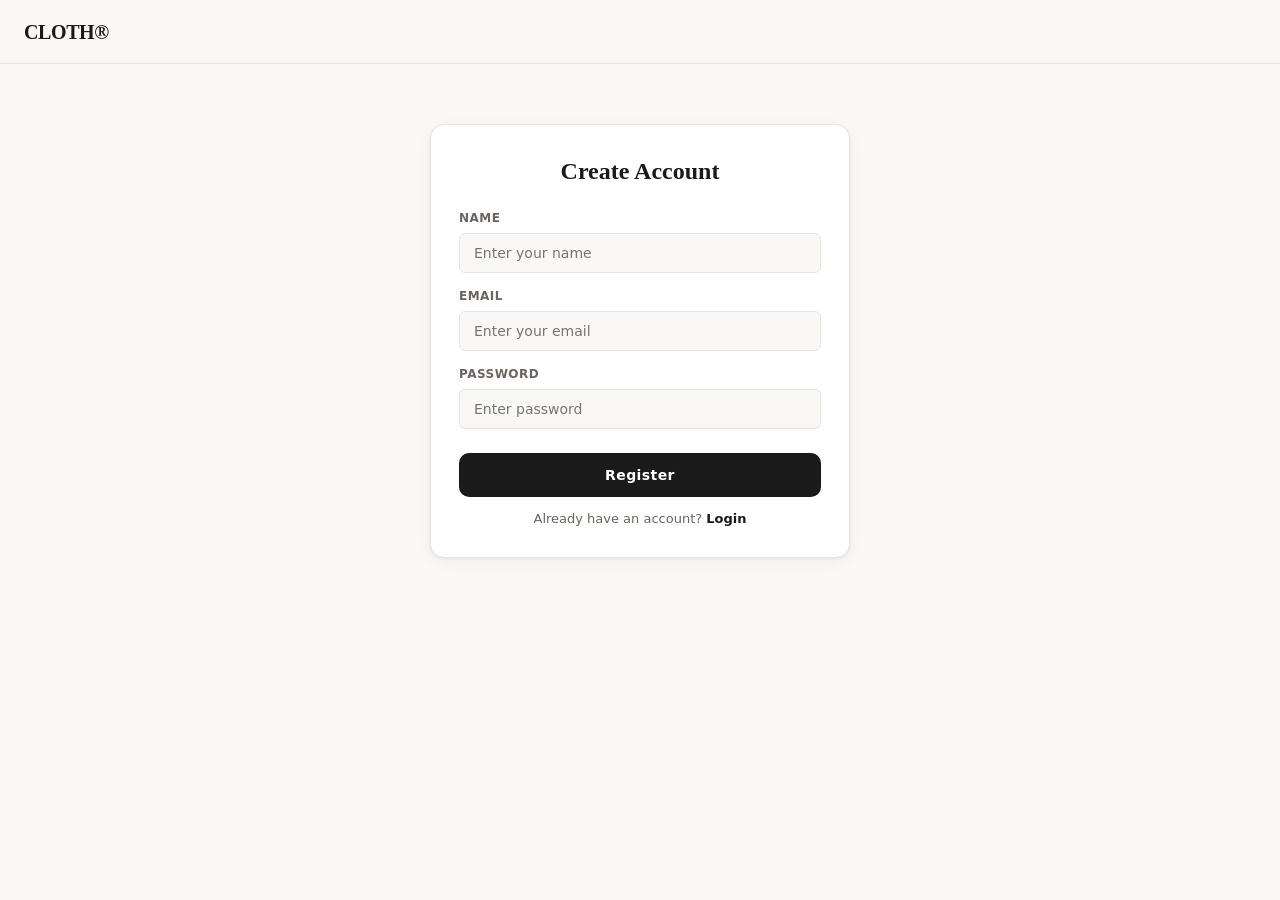
==== register.html @ fad1746e "Add files via upload" ====
<!DOCTYPE html>
<html lang="en">
<head>
  <meta charset="UTF-8">
  <title>Register — CLOTH</title>
  <link rel="stylesheet" href="style.css">
</head>
<body>

<nav class="nav">
  <div class="nav-inner">
    <a href="index.html" class="nav-logo">CLOTH®</a>
  </div>
</nav>

<div class="auth-container">
  <div class="auth-card">

    <h2 class="auth-title">Create Account</h2>

    <div class="form-group">
      <label>Name</label>
      <input type="text" id="name" placeholder="Enter your name" required>
    </div>

    <div class="form-group">
      <label>Email</label>
      <input type="email" id="email" placeholder="Enter your email" required>
    </div>

    <div class="form-group">
      <label>Password</label>
      <input type="password" id="password" placeholder="Enter password" required>
    </div>

    <button class="btn-primary" style="width:100%;" onclick="register()">Register</button>

    <div class="auth-footer">
      Already have an account? <a href="login.html">Login</a>
    </div>

  </div>
</div>

<script>
function register() {
  const user = {
    name: document.getElementById("name").value,
    email: document.getElementById("email").value,
    password: document.getElementById("password").value
  };

  localStorage.setItem("user", JSON.stringify(user));
  alert("Registration Successful");
  window.location.href = "login.html";
}
</script>

</body>
</html>
---- style.css ----
/* ============================================================
   style.css — Shared styles for the Minimal Clothing Store
   ============================================================ */

/* ---------- Design Tokens ---------- */
:root {
  --color-bg: #F9F8F6;
  --color-surface: #FFFFFF;
  --color-border: #E8E5E0;
  --color-border-light: #F0EDE8;
  --color-text-primary: #1A1A1A;
  --color-text-secondary: #6B6460;
  --color-text-muted: #A09A95;
  --color-accent: #1A1A1A;
  --color-accent-hover: #333333;
  --color-tag-men-bg: #EEF2F8;
  --color-tag-men: #2B4F8C;
  --color-tag-women-bg: #F9EEF4;
  --color-tag-women: #8C2B63;
  --color-tag-acc-bg: #F0EEE8;
  --color-tag-acc: #5C5020;
  --color-success: #1D9E75;
  --color-danger: #E24B4A;
  --color-heart-active: #E24B4A;
  --font-sans: 'Inter', system-ui, -apple-system, sans-serif;
  --font-display: 'Playfair Display', Georgia, serif;
  --radius-sm: 6px;
  --radius-md: 10px;
  --radius-lg: 14px;
  --shadow-card: 0 1px 3px rgba(0,0,0,0.06), 0 4px 16px rgba(0,0,0,0.04);
  --shadow-card-hover: 0 4px 20px rgba(0,0,0,0.10), 0 1px 4px rgba(0,0,0,0.06);
  --nav-height: 64px;
  --transition: 0.2s ease;
}

/* ---------- Reset ---------- */
*, *::before, *::after { box-sizing: border-box; margin: 0; padding: 0; }
html { scroll-behavior: smooth; }
body {
  font-family: var(--font-sans);
  background: var(--color-bg);
  color: var(--color-text-primary);
  line-height: 1.5;
  min-height: 100vh;
}
a { color: inherit; text-decoration: none; }
button { border: none; background: none; cursor: pointer; font-family: inherit; }
img { display: block; width: 100%; object-fit: cover; }
ul, ol { list-style: none; }

/* ---------- Typography ---------- */
.font-display { font-family: var(--font-display); }

/* ---------- Navigation ---------- */
.nav {
  position: sticky;
  top: 0;
  z-index: 100;
  height: var(--nav-height);
  background: rgba(249, 248, 246, 0.92);
  backdrop-filter: blur(16px);
  -webkit-backdrop-filter: blur(16px);
  border-bottom: 1px solid var(--color-border);
  display: flex;
  align-items: center;
}
.nav-inner {
  max-width: 1280px;
  width: 100%;
  margin: 0 auto;
  padding: 0 24px;
  display: flex;
  align-items: center;
  justify-content: space-between;
}
.nav-logo {
  font-family: var(--font-display);
  font-size: 20px;
  font-weight: 700;
  letter-spacing: -0.02em;
  color: var(--color-text-primary);
}
.nav-logo span { color: var(--color-text-secondary); font-weight: 400; }
.nav-actions {
  display: flex;
  gap: 8px;
  align-items: center;
}
.nav-btn {
  position: relative;
  display: flex;
  align-items: center;
  gap: 6px;
  padding: 8px 14px;
  border-radius: var(--radius-sm);
  font-size: 13px;
  color: var(--color-text-secondary);
  transition: background var(--transition), color var(--transition);
}
.nav-btn:hover { background: var(--color-border-light); color: var(--color-text-primary); }
.nav-btn svg { width: 18px; height: 18px; }
.nav-badge {
  position: absolute;
  top: 2px;
  right: 4px;
  min-width: 16px;
  height: 16px;
  border-radius: 999px;
  background: var(--color-text-primary);
  color: #fff;
  font-size: 10px;
  font-weight: 600;
  display: flex;
  align-items: center;
  justify-content: center;
  padding: 0 4px;
  opacity: 0;
  transform: scale(0.7);
  transition: opacity var(--transition), transform var(--transition);
}
.nav-badge.visible { opacity: 1; transform: scale(1); }

/* ---------- Layout Wrapper ---------- */
.page-wrapper {
  max-width: 1280px;
  margin: 0 auto;
  padding: 40px 24px 80px;
}

/* ---------- Page Header ---------- */
.page-header {
  margin-bottom: 36px;
}
.page-header h1 {
  font-family: var(--font-display);
  font-size: clamp(26px, 4vw, 38px);
  font-weight: 700;
  letter-spacing: -0.02em;
  color: var(--color-text-primary);
  line-height: 1.15;
}
.page-header p {
  margin-top: 6px;
  font-size: 15px;
  color: var(--color-text-secondary);
}

/* ---------- Filter Bar ---------- */
.filter-bar {
  display: flex;
  gap: 8px;
  flex-wrap: wrap;
  margin-bottom: 32px;
}
.filter-btn {
  padding: 8px 18px;
  border-radius: 999px;
  border: 1px solid var(--color-border);
  font-size: 13px;
  font-weight: 500;
  color: var(--color-text-secondary);
  background: var(--color-surface);
  transition: all var(--transition);
  cursor: pointer;
}
.filter-btn:hover { background: var(--color-text-primary); color: #fff; border-color: var(--color-text-primary); }
.filter-btn.active { background: var(--color-text-primary); color: #fff; border-color: var(--color-text-primary); }

/* ---------- Product Grid ---------- */
.product-grid {
  display: grid;
  grid-template-columns: repeat(auto-fill, minmax(260px, 1fr));
  gap: 24px;
}

/* ---------- Product Card ---------- */
.product-card {
  background: var(--color-surface);
  border-radius: var(--radius-lg);
  overflow: hidden;
  border: 1px solid var(--color-border);
  box-shadow: var(--shadow-card);
  transition: box-shadow var(--transition), transform var(--transition);
  display: flex;
  flex-direction: column;
}
.product-card:hover { box-shadow: var(--shadow-card-hover); transform: translateY(-2px); }
.product-card-image-wrap {
  position: relative;
  aspect-ratio: 3/4;
  overflow: hidden;
  background: var(--color-border-light);
}
.product-card-image-wrap img {
  height: 100%;
  transition: transform 0.45s ease;
}
.product-card:hover .product-card-image-wrap img { transform: scale(1.05); }
.wishlist-btn {
  position: absolute;
  top: 12px;
  right: 12px;
  width: 36px;
  height: 36px;
  border-radius: 50%;
  background: rgba(255,255,255,0.9);
  backdrop-filter: blur(8px);
  display: flex;
  align-items: center;
  justify-content: center;
  border: 1px solid var(--color-border);
  transition: background var(--transition), transform var(--transition);
  z-index: 2;
}
.wishlist-btn:hover { transform: scale(1.1); }
.wishlist-btn svg { width: 16px; height: 16px; transition: all var(--transition); }
.wishlist-btn.wishlisted svg { fill: var(--color-heart-active); stroke: var(--color-heart-active); }

.product-card-body {
  padding: 16px;
  display: flex;
  flex-direction: column;
  gap: 12px;
  flex: 1;
}
.product-card-meta {
  display: flex;
  align-items: flex-start;
  justify-content: space-between;
  gap: 8px;
}
.product-card-name {
  font-size: 15px;
  font-weight: 600;
  color: var(--color-text-primary);
  line-height: 1.3;
}
.product-card-price {
  font-size: 15px;
  font-weight: 600;
  color: var(--color-text-primary);
  white-space: nowrap;
}
.category-tag {
  display: inline-block;
  font-size: 11px;
  font-weight: 500;
  padding: 3px 8px;
  border-radius: 999px;
  letter-spacing: 0.02em;
}
.tag-men { background: var(--color-tag-men-bg); color: var(--color-tag-men); }
.tag-women { background: var(--color-tag-women-bg); color: var(--color-tag-women); }
.tag-accessories { background: var(--color-tag-acc-bg); color: var(--color-tag-acc); }

.size-row {
  display: flex;
  gap: 6px;
  flex-wrap: wrap;
}
.size-chip {
  padding: 4px 10px;
  border-radius: var(--radius-sm);
  border: 1px solid var(--color-border);
  font-size: 11px;
  font-weight: 500;
  color: var(--color-text-secondary);
  cursor: pointer;
  transition: all var(--transition);
}
.size-chip:hover, .size-chip.selected {
  border-color: var(--color-text-primary);
  background: var(--color-text-primary);
  color: #fff;
}

.add-to-cart-btn {
  width: 100%;
  padding: 12px;
  border-radius: var(--radius-md);
  background: var(--color-text-primary);
  color: #fff;
  font-size: 13px;
  font-weight: 600;
  letter-spacing: 0.04em;
  transition: background var(--transition), transform var(--transition);
  display: flex;
  align-items: center;
  justify-content: center;
  gap: 8px;
  margin-top: auto;
}
.add-to-cart-btn:hover { background: var(--color-accent-hover); transform: translateY(-1px); }
.add-to-cart-btn.added { background: var(--color-success); }

/* ---------- Buttons & CTAs ---------- */
.btn-primary {
  display: inline-flex;
  align-items: center;
  justify-content: center;
  gap: 8px;
  padding: 14px 28px;
  border-radius: var(--radius-md);
  background: var(--color-text-primary);
  color: #fff;
  font-size: 14px;
  font-weight: 600;
  letter-spacing: 0.03em;
  transition: background var(--transition), transform var(--transition), box-shadow var(--transition);
  cursor: pointer;
  border: none;
}
.btn-primary:hover { background: #333; transform: translateY(-1px); box-shadow: 0 6px 20px rgba(0,0,0,0.15); }
.btn-primary:active { transform: translateY(0); }

.btn-secondary {
  display: inline-flex;
  align-items: center;
  justify-content: center;
  gap: 8px;
  padding: 12px 24px;
  border-radius: var(--radius-md);
  background: transparent;
  color: var(--color-text-primary);
  font-size: 14px;
  font-weight: 500;
  border: 1px solid var(--color-border);
  transition: all var(--transition);
  cursor: pointer;
}
.btn-secondary:hover { background: var(--color-border-light); border-color: #ccc; }

.btn-ghost {
  display: inline-flex;
  align-items: center;
  gap: 6px;
  padding: 8px 12px;
  border-radius: var(--radius-sm);
  font-size: 13px;
  color: var(--color-text-secondary);
  transition: all var(--transition);
  cursor: pointer;
}
.btn-ghost:hover { color: var(--color-danger); background: #FEF2F2; }

/* ---------- Cart & Wishlist List Item ---------- */
.item-list { display: flex; flex-direction: column; gap: 16px; }
.item-row {
  display: flex;
  gap: 16px;
  padding: 16px;
  background: var(--color-surface);
  border: 1px solid var(--color-border);
  border-radius: var(--radius-lg);
  align-items: center;
  box-shadow: var(--shadow-card);
  transition: box-shadow var(--transition);
}
.item-row:hover { box-shadow: var(--shadow-card-hover); }
.item-thumb {
  width: 80px;
  height: 96px;
  border-radius: var(--radius-md);
  overflow: hidden;
  flex-shrink: 0;
  background: var(--color-border-light);
}
.item-thumb img { height: 100%; object-fit: cover; }
.item-info { flex: 1; min-width: 0; }
.item-name {
  font-size: 15px;
  font-weight: 600;
  color: var(--color-text-primary);
  margin-bottom: 4px;
  white-space: nowrap;
  overflow: hidden;
  text-overflow: ellipsis;
}
.item-meta {
  font-size: 12px;
  color: var(--color-text-muted);
  margin-bottom: 10px;
}
.item-price { font-size: 15px; font-weight: 600; color: var(--color-text-primary); }

/* Quantity Controls */
.qty-controls {
  display: flex;
  align-items: center;
  gap: 0;
  border: 1px solid var(--color-border);
  border-radius: var(--radius-sm);
  overflow: hidden;
}
.qty-btn {
  width: 32px;
  height: 32px;
  display: flex;
  align-items: center;
  justify-content: center;
  font-size: 16px;
  color: var(--color-text-secondary);
  background: var(--color-surface);
  transition: background var(--transition);
}
.qty-btn:hover { background: var(--color-border-light); color: var(--color-text-primary); }
.qty-value {
  width: 36px;
  text-align: center;
  font-size: 14px;
  font-weight: 500;
  background: var(--color-bg);
  padding: 0 4px;
  line-height: 32px;
}

/* ---------- Order Summary ---------- */
.order-summary {
  background: var(--color-surface);
  border: 1px solid var(--color-border);
  border-radius: var(--radius-lg);
  padding: 24px;
  box-shadow: var(--shadow-card);
  position: sticky;
  top: calc(var(--nav-height) + 24px);
}
.order-summary h2 {
  font-size: 16px;
  font-weight: 700;
  margin-bottom: 20px;
  padding-bottom: 16px;
  border-bottom: 1px solid var(--color-border);
}
.summary-line {
  display: flex;
  justify-content: space-between;
  align-items: center;
  font-size: 14px;
  padding: 10px 0;
  color: var(--color-text-secondary);
  border-bottom: 1px solid var(--color-border-light);
}
.summary-line:last-child { border-bottom: none; }
.summary-line.total {
  font-size: 16px;
  font-weight: 700;
  color: var(--color-text-primary);
  padding-top: 16px;
  margin-top: 4px;
  border-top: 1px solid var(--color-border);
  border-bottom: none;
}
.summary-line span.free { color: var(--color-success); font-weight: 600; }

/* ---------- Two-column Cart/Checkout layout ---------- */
.cart-layout {
  display: grid;
  grid-template-columns: 1fr 340px;
  gap: 32px;
  align-items: start;
}
@media (max-width: 900px) {
  .cart-layout { grid-template-columns: 1fr; }
}

/* ---------- Forms (Checkout) ---------- */
.form-card {
  background: var(--color-surface);
  border: 1px solid var(--color-border);
  border-radius: var(--radius-lg);
  padding: 28px;
  margin-bottom: 20px;
  box-shadow: var(--shadow-card);
}
.form-card h2 {
  font-size: 14px;
  font-weight: 700;
  text-transform: uppercase;
  letter-spacing: 0.08em;
  color: var(--color-text-secondary);
  margin-bottom: 20px;
  padding-bottom: 12px;
  border-bottom: 1px solid var(--color-border);
}
.form-row {
  display: grid;
  grid-template-columns: 1fr 1fr;
  gap: 14px;
}
.form-row.full { grid-template-columns: 1fr; }
.form-row.three { grid-template-columns: 2fr 1fr 1fr; }
@media (max-width: 600px) {
  .form-row, .form-row.three { grid-template-columns: 1fr; }
}
.form-group {
  display: flex;
  flex-direction: column;
  gap: 6px;
}
.form-group label {
  font-size: 12px;
  font-weight: 600;
  letter-spacing: 0.04em;
  color: var(--color-text-secondary);
  text-transform: uppercase;
}
.form-group input {
  padding: 11px 14px;
  border-radius: var(--radius-sm);
  border: 1px solid var(--color-border);
  background: var(--color-bg);
  font-family: var(--font-sans);
  font-size: 14px;
  color: var(--color-text-primary);
  transition: border-color var(--transition), box-shadow var(--transition);
}
.form-group input:focus {
  outline: none;
  border-color: var(--color-text-primary);
  box-shadow: 0 0 0 3px rgba(26,26,26,0.08);
}
.form-group input.error { border-color: var(--color-danger); }
.field-error {
  font-size: 11px;
  color: var(--color-danger);
  font-weight: 500;
  min-height: 14px;
}

/* ---------- Checkout summary items ---------- */
.checkout-item-list {
  display: flex;
  flex-direction: column;
  gap: 12px;
  margin-bottom: 20px;
  max-height: 240px;
  overflow-y: auto;
}
.checkout-item {
  display: flex;
  gap: 12px;
  align-items: center;
  font-size: 13px;
}
.checkout-item-thumb {
  width: 48px;
  height: 56px;
  border-radius: var(--radius-sm);
  overflow: hidden;
  flex-shrink: 0;
  background: var(--color-border-light);
}
.checkout-item-thumb img { height: 100%; object-fit: cover; }
.checkout-item-name { flex: 1; font-weight: 500; color: var(--color-text-primary); }
.checkout-item-sub { color: var(--color-text-muted); font-size: 11px; }
.checkout-item-price { font-weight: 600; white-space: nowrap; }

/* ---------- Empty States ---------- */
.empty-state {
  display: flex;
  flex-direction: column;
  align-items: center;
  justify-content: center;
  padding: 80px 20px;
  text-align: center;
  gap: 16px;
}
.empty-state-icon { font-size: 48px; opacity: 0.3; }
.empty-state h2 {
  font-size: 20px;
  font-weight: 700;
  color: var(--color-text-primary);
}
.empty-state p {
  font-size: 14px;
  color: var(--color-text-secondary);
  max-width: 320px;
}

/* ---------- Toast Notification ---------- */
.toast-container {
  position: fixed;
  bottom: 28px;
  left: 50%;
  transform: translateX(-50%);
  z-index: 9999;
  display: flex;
  flex-direction: column;
  gap: 8px;
  pointer-events: none;
}
.toast {
  background: var(--color-text-primary);
  color: #fff;
  padding: 12px 20px;
  border-radius: var(--radius-md);
  font-size: 13px;
  font-weight: 500;
  white-space: nowrap;
  animation: toast-in 0.3s ease, toast-out 0.3s ease 2.5s forwards;
  box-shadow: 0 4px 20px rgba(0,0,0,0.2);
}
@keyframes toast-in {
  from { opacity: 0; transform: translateY(12px); }
  to   { opacity: 1; transform: translateY(0); }
}
@keyframes toast-out {
  from { opacity: 1; transform: translateY(0); }
  to   { opacity: 0; transform: translateY(8px); }
}

/* ---------- Success Confirmation ---------- */
.confirmation-screen {
  display: none;
  flex-direction: column;
  align-items: center;
  justify-content: center;
  padding: 80px 20px;
  text-align: center;
  gap: 20px;
}
.confirmation-screen.visible { display: flex; }
.confirmation-icon {
  width: 72px;
  height: 72px;
  border-radius: 50%;
  background: #EDFBF5;
  display: flex;
  align-items: center;
  justify-content: center;
  font-size: 32px;
}
.confirmation-screen h2 {
  font-family: var(--font-display);
  font-size: 28px;
  font-weight: 700;
  letter-spacing: -0.02em;
}
.confirmation-screen p {
  font-size: 15px;
  color: var(--color-text-secondary);
  max-width: 400px;
}
.order-number {
  font-size: 13px;
  color: var(--color-text-muted);
  background: var(--color-border-light);
  padding: 8px 16px;
  border-radius: var(--radius-sm);
  font-family: 'Courier New', monospace;
  letter-spacing: 0.05em;
}

/* ---------- Responsive ---------- */
@media (max-width: 768px) {
  .page-wrapper { padding: 24px 16px 60px; }
  .product-grid { grid-template-columns: repeat(2, 1fr); gap: 14px; }
  .item-row { flex-wrap: wrap; }
  .nav-btn span { display: none; }
}
@media (max-width: 480px) {
  .product-grid { grid-template-columns: 1fr 1fr; gap: 12px; }
  .product-card-name { font-size: 13px; }
  .product-card-price { font-size: 13px; }
}

/* ---------- Scrollbar ---------- */
::-webkit-scrollbar { width: 6px; }
::-webkit-scrollbar-track { background: transparent; }
::-webkit-scrollbar-thumb { background: var(--color-border); border-radius: 3px; }
::-webkit-scrollbar-thumb:hover { background: #ccc; }

/* ================================
   Auth Pages (Login / Register)
================================ */
.auth-container {
  max-width: 420px;
  margin: 60px auto;
}

.auth-card {
  background: var(--color-surface);
  border: 1px solid var(--color-border);
  border-radius: var(--radius-lg);
  padding: 28px;
  box-shadow: var(--shadow-card);
}

.auth-title {
  font-family: var(--font-display);
  font-size: 24px;
  font-weight: 700;
  margin-bottom: 20px;
  text-align: center;
}

.auth-footer {
  text-align: center;
  font-size: 13px;
  color: var(--color-text-secondary);
  margin-top: 12px;
}

.auth-footer a {
  color: var(--color-text-primary);
  font-weight: 600;
}

.auth-footer a:hover {
  text-decoration: underline;
}

/* Input spacing fix for auth pages */
.auth-card .form-group {
  margin-bottom: 14px;
}

/* ================================
   Help Page Styling
================================ */
.help-section {
  display: flex;
  flex-direction: column;
  gap: 20px;
}

.help-card {
  background: var(--color-surface);
  border: 1px solid var(--color-border);
  border-radius: var(--radius-lg);
  padding: 24px;
  box-shadow: var(--shadow-card);
}

.help-card h2 {
  font-size: 16px;
  font-weight: 700;
  margin-bottom: 16px;
  border-bottom: 1px solid var(--color-border);
  padding-bottom: 10px;
}

/* FAQ styling */
.faq-item {
  margin-bottom: 14px;
}

.faq-item strong {
  color: var(--color-text-primary);
  display: block;
  margin-bottom: 4px;
}

.faq-item p {
  font-size: 13px;
  color: var(--color-text-secondary);
  line-height: 1.5;
}

/* Contact section */
.contact-info p {
  font-size: 14px;
  color: var(--color-text-secondary);
  margin-bottom: 6px;
}

/* ================================
   Small Enhancements
================================ */

/* Center button nicely */
.auth-card .btn-primary {
  margin-top: 10px;
}

/* Better mobile spacing */
@media (max-width: 500px) {
  .auth-container {
    margin: 30px 16px;
  }
}



/* ================================
   Feedback Page
================================ */

.feedback-container {
  display: grid;
  grid-template-columns: 1fr 1fr;
  gap: 24px;
}

@media (max-width: 800px) {
  .feedback-container {
    grid-template-columns: 1fr;
  }
}

.feedback-card {
  background: var(--color-surface);
  border: 1px solid var(--color-border);
  border-radius: var(--radius-lg);
  padding: 24px;
  box-shadow: var(--shadow-card);
}

.rating-stars {
  font-size: 22px;
  cursor: pointer;
  color: #ccc;
}

.rating-stars span {
  margin-right: 5px;
}

.rating-stars span.active {
  color: gold;
}

.feedback-list {
  display: flex;
  flex-direction: column;
  gap: 12px;
}

.feedback-item {
  background: var(--color-surface);
  border: 1px solid var(--color-border);
  border-radius: var(--radius-md);
  padding: 16px;
}

.feedback-header {
  display: flex;
  justify-content: space-between;
  margin-bottom: 6px;
}

.feedback-item p {
  font-size: 13px;
  color: var(--color-text-secondary);
}
.feedback-card .btn-primary {
  margin-top: 20px;
  border-radius: 12px;
}

#profile-dropdown button {
  width: 100%;
}
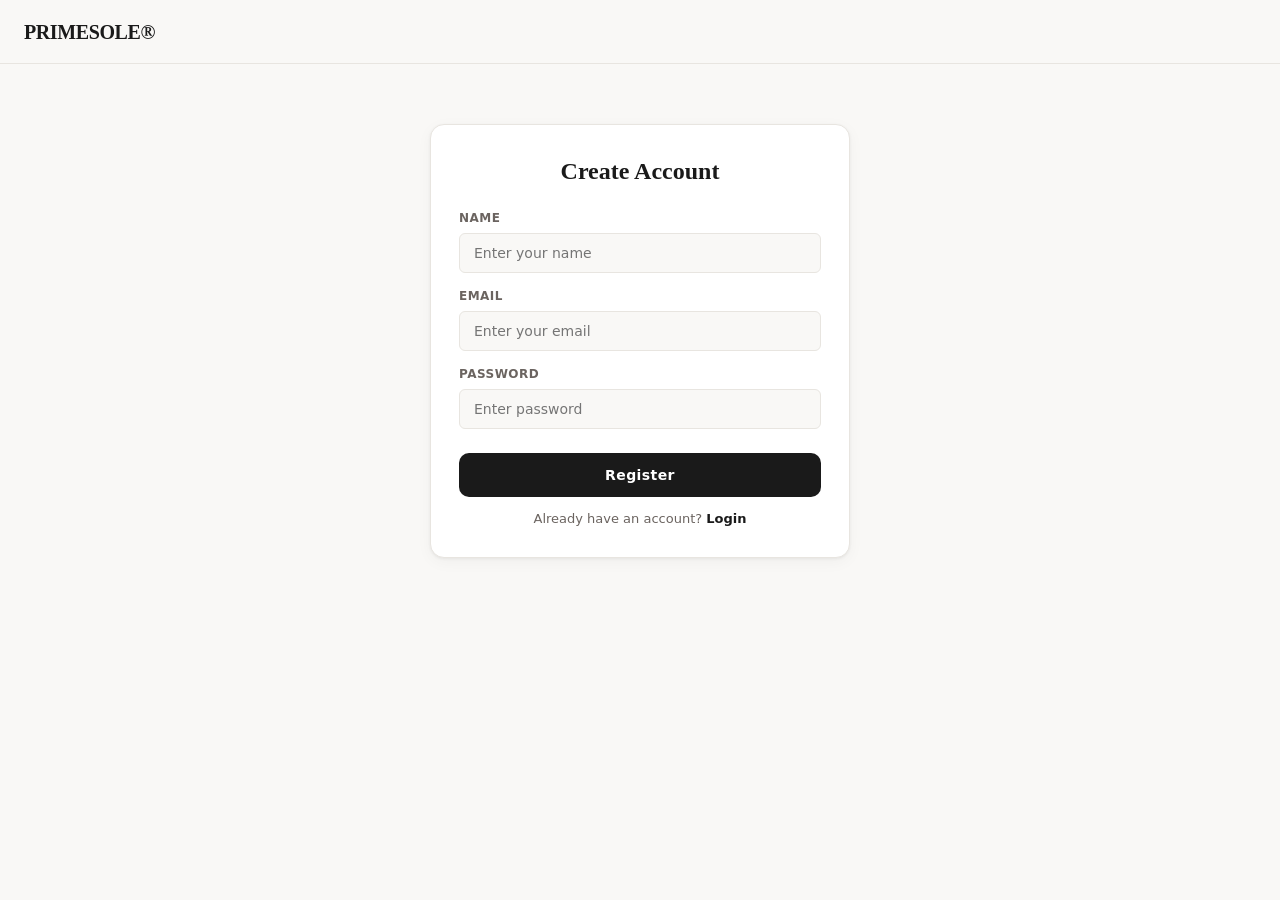
==== commit 4d7ebe87: "updated login and register page" ====
--- a/register.html
+++ b/register.html
@@ -2,14 +2,14 @@
 <html lang="en">
 <head>
   <meta charset="UTF-8">
-  <title>Register — CLOTH</title>
+  <title>Register — PRIMESOLE</title>
   <link rel="stylesheet" href="style.css">
 </head>
 <body>
 
 <nav class="nav">
   <div class="nav-inner">
-    <a href="index.html" class="nav-logo">CLOTH®</a>
+    <a href="index.html" class="nav-logo">PRIMESOLE®</a>
   </div>
 </nav>
 
